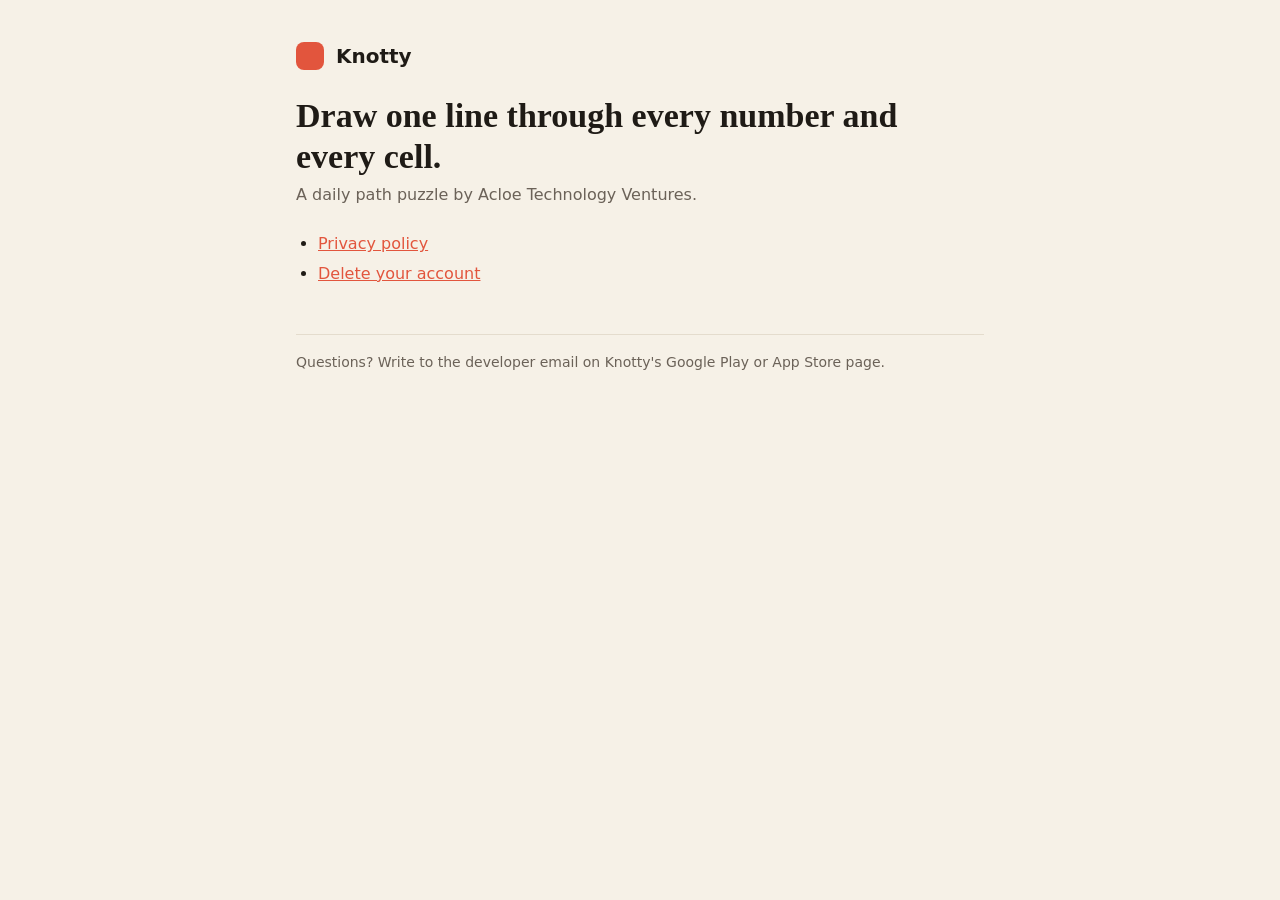
==== index.html @ 63ff70aa "Knotty privacy policy and account deletion pages" ====
<!doctype html>
<html lang="en">
<head>
  <meta charset="utf-8">
  <meta name="viewport" content="width=device-width, initial-scale=1">
  <title>Knotty</title>
  <link rel="stylesheet" href="style.css">
</head>
<body>
<main>
  <header><span class="mark"></span><a href="./">Knotty</a></header>
  <h1>Draw one line through every number and every cell.</h1>
  <p class="updated">A daily path puzzle by Acloe Technology Ventures.</p>
  <ul>
    <li><a href="privacy.html">Privacy policy</a></li>
    <li><a href="delete-account.html">Delete your account</a></li>
  </ul>
  <footer>Questions? Write to the developer email on Knotty's Google Play or App Store page.</footer>
</main>
</body>
</html>
---- style.css ----
:root {
  --bg: #f6f1e7;
  --surface: #fffdf8;
  --ink: #1f1b16;
  --muted: #6b6258;
  --line: #e4dccd;
  --accent: #e2553d;
}

@media (prefers-color-scheme: dark) {
  :root {
    --bg: #11151c;
    --surface: #181e27;
    --ink: #eef1f5;
    --muted: #9aa4b2;
    --line: #2a3340;
    --accent: #ff7a5c;
  }
}

* { box-sizing: border-box; }

body {
  margin: 0;
  background: var(--bg);
  color: var(--ink);
  font: 16px/1.6 system-ui, -apple-system, "Segoe UI", Roboto, sans-serif;
}

main {
  max-width: 720px;
  margin: 0 auto;
  padding: 40px 16px 64px;
}

header { display: flex; align-items: center; gap: 12px; margin-bottom: 8px; }
header a { color: inherit; text-decoration: none; font-weight: 700; font-size: 20px; }
.mark { width: 28px; height: 28px; border-radius: 8px; background: var(--accent); }

h1 { font-family: Georgia, "Times New Roman", serif; font-size: 34px; line-height: 1.2; margin: 24px 0 4px; }
h2 { font-size: 19px; margin: 32px 0 8px; }
.updated { color: var(--muted); margin: 0 0 24px; }

a { color: var(--accent); }

.card {
  background: var(--surface);
  border: 1px solid var(--line);
  border-radius: 16px;
  padding: 4px 20px;
  margin: 16px 0;
}

ol, ul { padding-left: 22px; }
li { margin: 4px 0; }

footer { color: var(--muted); font-size: 14px; margin-top: 48px; border-top: 1px solid var(--line); padding-top: 16px; }
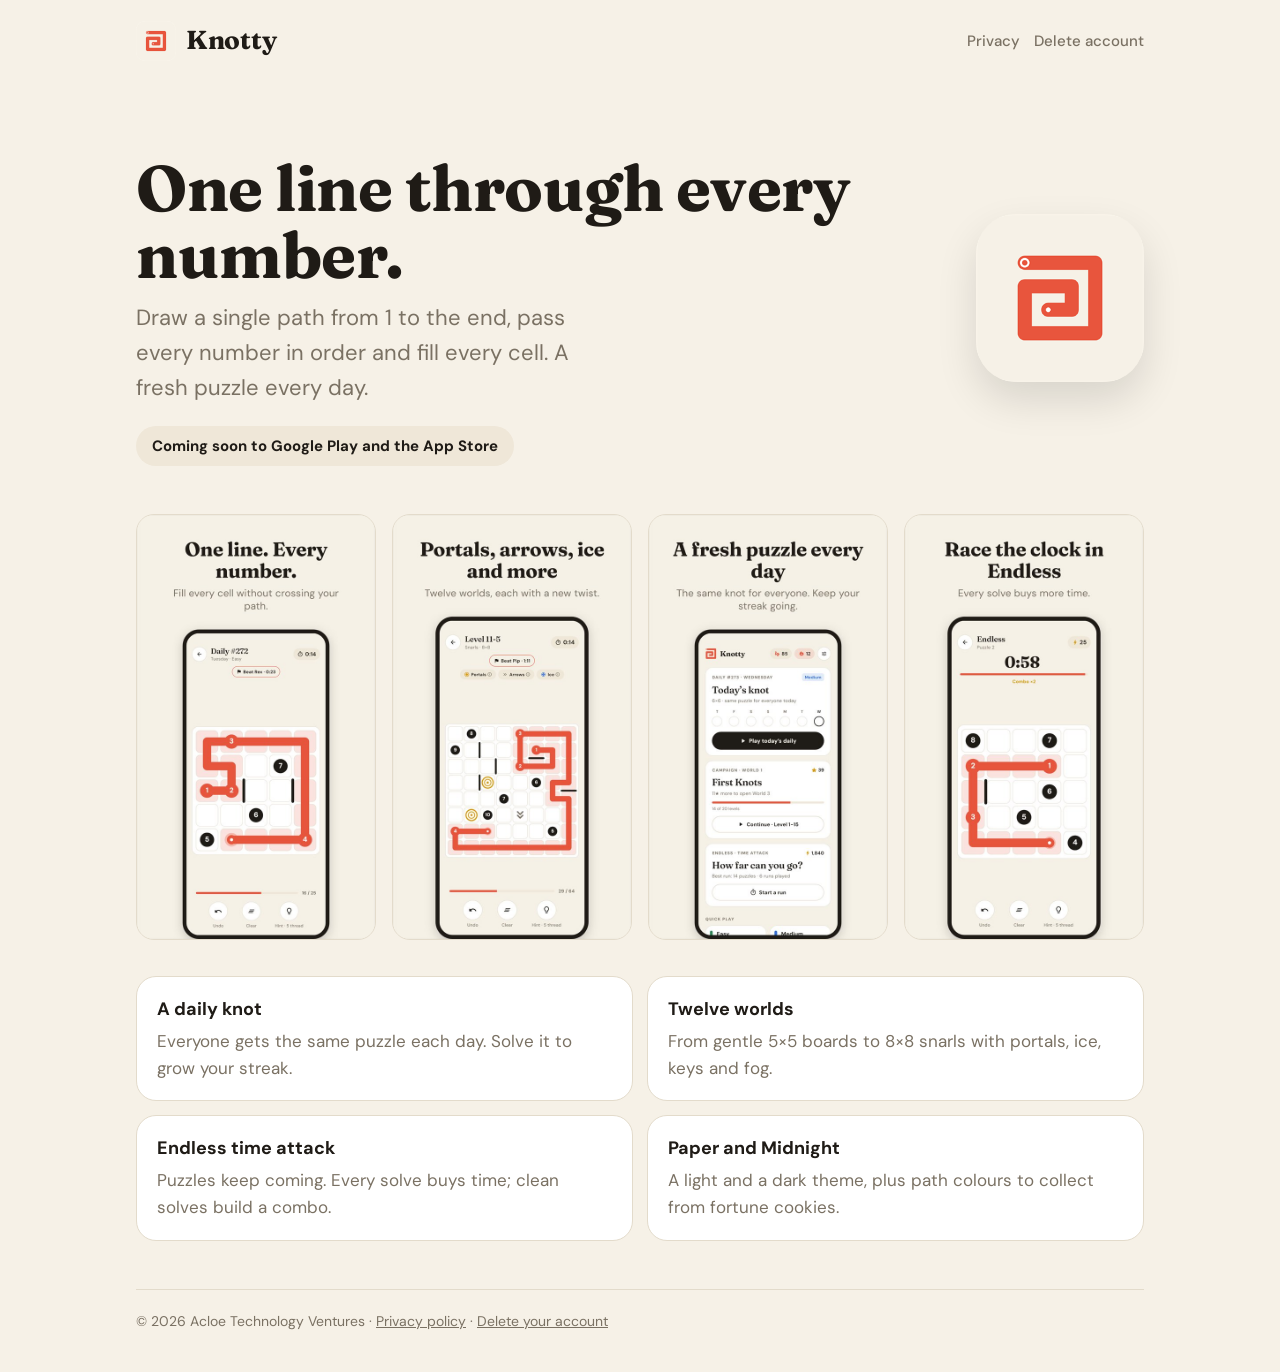
==== commit 31ec98dd: "Update site" ====
--- a/index.html
+++ b/index.html
@@ -3,19 +3,84 @@
 <head>
   <meta charset="utf-8">
   <meta name="viewport" content="width=device-width, initial-scale=1">
-  <title>Knotty</title>
+  <title>Knotty: Daily Line Puzzle</title>
+  <meta name="description" content="Draw one line through every number and fill the grid. A fresh puzzle every day, twelve worlds of twists and an endless time attack.">
+  <meta name="theme-color" content="#f6f1e7" media="(prefers-color-scheme: light)">
+  <meta name="theme-color" content="#121212" media="(prefers-color-scheme: dark)">
+  <meta property="og:type" content="website">
+  <meta property="og:title" content="Knotty: Daily Line Puzzle">
+  <meta property="og:description" content="Draw one line through every number and fill the grid. A fresh puzzle every day.">
+  <meta property="og:image" content="https://knottygame.github.io/assets/share.png">
+  <meta property="og:url" content="https://knottygame.github.io/">
+  <meta name="twitter:card" content="summary_large_image">
+  <link rel="icon" type="image/png" href="assets/favicon.png">
+  <link rel="apple-touch-icon" href="assets/apple-touch-icon.png">
   <link rel="stylesheet" href="style.css">
 </head>
 <body>
-<main>
-  <header><span class="mark"></span><a href="./">Knotty</a></header>
-  <h1>Draw one line through every number and every cell.</h1>
-  <p class="updated">A daily path puzzle by Acloe Technology Ventures.</p>
-  <ul>
-    <li><a href="privacy.html">Privacy policy</a></li>
-    <li><a href="delete-account.html">Delete your account</a></li>
-  </ul>
-  <footer>Questions? Write to the developer email on Knotty's Google Play or App Store page.</footer>
-</main>
+<div class="wrap">
+  <header class="bar">
+    <a class="brand" href="./">
+      <picture>
+        <source srcset="assets/icon-dark.png" media="(prefers-color-scheme: dark)">
+        <img src="assets/icon.png" alt="" width="40" height="40">
+      </picture>
+      <span>Knotty</span>
+    </a>
+    <nav>
+      <a href="privacy.html">Privacy</a>
+      <a href="delete-account.html">Delete account</a>
+    </nav>
+  </header>
+
+  <main>
+    <section class="hero">
+      <div>
+        <h1>One line through every number.</h1>
+        <p class="lede">Draw a single path from 1 to the end, pass every number in
+        order and fill every cell. A fresh puzzle every day.</p>
+        <span class="soon">Coming soon to Google Play and the App Store</span>
+      </div>
+      <picture>
+        <source srcset="assets/icon-dark.png" media="(prefers-color-scheme: dark)">
+        <img class="icon" src="assets/icon.png" alt="Knotty app icon" width="168" height="168">
+      </picture>
+    </section>
+
+    <div class="shots" tabindex="0" aria-label="Screenshots">
+      <img src="assets/shots/01-play.jpg" alt="One line. Every number: a puzzle half solved." width="540" height="960" loading="lazy">
+      <img src="assets/shots/02-special-tiles.jpg" alt="Portals, arrows, ice and more: a level with special tiles." width="540" height="960" loading="lazy">
+      <img src="assets/shots/03-daily.jpg" alt="A fresh puzzle every day: the home screen with a 12-day streak." width="540" height="960" loading="lazy">
+      <img src="assets/shots/04-endless.jpg" alt="Race the clock in Endless: a timed run with a combo." width="540" height="960" loading="lazy">
+      <img src="assets/shots/05-midnight.jpg" alt="Easy on the eyes, day or night: the Midnight theme." width="540" height="960" loading="lazy">
+      <img src="assets/shots/06-collection.jpg" alt="Crack a fortune cookie: collected fortunes and path colours." width="540" height="960" loading="lazy">
+    </div>
+
+    <section class="features">
+      <div class="feature">
+        <h3>A daily knot</h3>
+        <p>Everyone gets the same puzzle each day. Solve it to grow your streak.</p>
+      </div>
+      <div class="feature">
+        <h3>Twelve worlds</h3>
+        <p>From gentle 5×5 boards to 8×8 snarls with portals, ice, keys and fog.</p>
+      </div>
+      <div class="feature">
+        <h3>Endless time attack</h3>
+        <p>Puzzles keep coming. Every solve buys time; clean solves build a combo.</p>
+      </div>
+      <div class="feature">
+        <h3>Paper and Midnight</h3>
+        <p>A light and a dark theme, plus path colours to collect from fortune cookies.</p>
+      </div>
+    </section>
+  </main>
+
+  <footer>
+    © 2026 Acloe Technology Ventures ·
+    <a href="privacy.html">Privacy policy</a> ·
+    <a href="delete-account.html">Delete your account</a>
+  </footer>
+</div>
 </body>
 </html>
--- a/style.css
+++ b/style.css
@@ -1,48 +1,115 @@
+/* Knotty's Paper (light) and Midnight (dark) themes, as in the app. */
+@font-face { font-family: "Fraunces"; font-weight: 700; font-display: swap; src: url(assets/fonts/Fraunces-Bold.ttf) format("truetype"); }
+@font-face { font-family: "DM Sans"; font-weight: 400; font-display: swap; src: url(assets/fonts/DMSans-Regular.ttf) format("truetype"); }
+@font-face { font-family: "DM Sans"; font-weight: 500; font-display: swap; src: url(assets/fonts/DMSans-Medium.ttf) format("truetype"); }
+@font-face { font-family: "DM Sans"; font-weight: 700; font-display: swap; src: url(assets/fonts/DMSans-Bold.ttf) format("truetype"); }
+
 :root {
   --bg: #f6f1e7;
-  --surface: #fffdf8;
+  --surface: #ffffff;
+  --surface-alt: #efe7d8;
+  --line: #e3dbcb;
   --ink: #1f1b16;
-  --muted: #6b6258;
-  --line: #e4dccd;
-  --accent: #e2553d;
+  --muted: #7a7163;
+  --accent: #e8553d;
+  --on-accent: #ffffff;
+  color-scheme: light;
 }
 
 @media (prefers-color-scheme: dark) {
   :root {
-    --bg: #11151c;
-    --surface: #181e27;
-    --ink: #eef1f5;
-    --muted: #9aa4b2;
-    --line: #2a3340;
-    --accent: #ff7a5c;
+    --bg: #121212;
+    --surface: #1c1c1c;
+    --surface-alt: #262626;
+    --line: #2e2e2e;
+    --ink: #ededed;
+    --muted: #8a8a8a;
+    --accent: #c6f432;
+    --on-accent: #121212;
+    color-scheme: dark;
   }
 }
 
 * { box-sizing: border-box; }
 
+html { -webkit-text-size-adjust: 100%; }
+
 body {
   margin: 0;
   background: var(--bg);
   color: var(--ink);
-  font: 16px/1.6 system-ui, -apple-system, "Segoe UI", Roboto, sans-serif;
+  font: 17px/1.6 "DM Sans", system-ui, -apple-system, "Segoe UI", sans-serif;
 }
 
-main {
-  max-width: 720px;
-  margin: 0 auto;
-  padding: 40px 16px 64px;
+a { color: var(--accent); }
+img { display: block; max-width: 100%; }
+
+.wrap { max-width: 1040px; margin: 0 auto; padding: 0 16px; }
+.narrow { max-width: 720px; }
+
+/* Header */
+.bar { display: flex; align-items: center; gap: 12px; padding: 20px 0; }
+.brand { display: flex; align-items: center; gap: 10px; color: inherit; text-decoration: none; }
+.brand img { width: 40px; height: 40px; }
+.brand span { font-family: "Fraunces", Georgia, serif; font-weight: 700; font-size: 26px; letter-spacing: -0.3px; }
+.bar nav { margin-left: auto; display: flex; gap: 14px; }
+.bar nav a { color: var(--muted); text-decoration: none; font-weight: 500; font-size: 15px; white-space: nowrap; }
+.bar nav a:hover { color: var(--ink); }
+
+h1, h2 { font-family: "Fraunces", Georgia, serif; font-weight: 700; letter-spacing: -0.5px; }
+h1 { font-size: clamp(36px, 7vw, 64px); line-height: 1.05; margin: 24px 0 12px; }
+h2 { font-size: 22px; margin: 32px 0 8px; letter-spacing: -0.2px; }
+
+/* Landing page */
+.hero { display: grid; gap: 24px; align-items: center; padding: 24px 0 8px; }
+.hero .lede { color: var(--muted); font-size: clamp(18px, 2.4vw, 22px); max-width: 32ch; margin: 0 0 20px; }
+.hero .icon { width: clamp(96px, 16vw, 168px); height: auto; border-radius: 24%; box-shadow: 0 18px 40px rgb(0 0 0 / 0.12); }
+.soon {
+  display: inline-block;
+  padding: 8px 16px;
+  border-radius: 999px;
+  background: var(--surface-alt);
+  color: var(--ink);
+  font-weight: 700;
+  font-size: 15px;
+}
+@media (min-width: 760px) {
+  .hero { grid-template-columns: 1fr auto; padding: 48px 0 24px; }
 }
 
-header { display: flex; align-items: center; gap: 12px; margin-bottom: 8px; }
-header a { color: inherit; text-decoration: none; font-weight: 700; font-size: 20px; }
-.mark { width: 28px; height: 28px; border-radius: 8px; background: var(--accent); }
+.shots {
+  display: grid;
+  grid-auto-flow: column;
+  grid-auto-columns: min(62vw, 240px);
+  gap: 16px;
+  overflow-x: auto;
+  scroll-snap-type: x mandatory;
+  padding: 24px 16px 28px;
+  margin: 0 -16px;
+  scrollbar-width: thin;
+}
+.shots img {
+  width: 100%;
+  height: auto;
+  aspect-ratio: 9 / 16;
+  border-radius: 18px;
+  border: 1px solid var(--line);
+  scroll-snap-align: center;
+}
 
-h1 { font-family: Georgia, "Times New Roman", serif; font-size: 34px; line-height: 1.2; margin: 24px 0 4px; }
-h2 { font-size: 19px; margin: 32px 0 8px; }
+.features { display: grid; gap: 14px; margin: 8px 0 40px; }
+@media (min-width: 640px) { .features { grid-template-columns: 1fr 1fr; } }
+.feature {
+  background: var(--surface);
+  border: 1px solid var(--line);
+  border-radius: 20px;
+  padding: 18px 20px;
+}
+.feature h3 { margin: 0 0 4px; font-size: 18px; }
+.feature p { margin: 0; color: var(--muted); }
+
+/* Policy pages */
 .updated { color: var(--muted); margin: 0 0 24px; }
-
-a { color: var(--accent); }
-
 .card {
   background: var(--surface);
   border: 1px solid var(--line);
@@ -50,8 +117,14 @@
   padding: 4px 20px;
   margin: 16px 0;
 }
-
 ol, ul { padding-left: 22px; }
 li { margin: 4px 0; }
 
-footer { color: var(--muted); font-size: 14px; margin-top: 48px; border-top: 1px solid var(--line); padding-top: 16px; }
+footer {
+  color: var(--muted);
+  font-size: 14px;
+  margin: 48px 0 0;
+  border-top: 1px solid var(--line);
+  padding: 20px 0 40px;
+}
+footer a { color: inherit; }
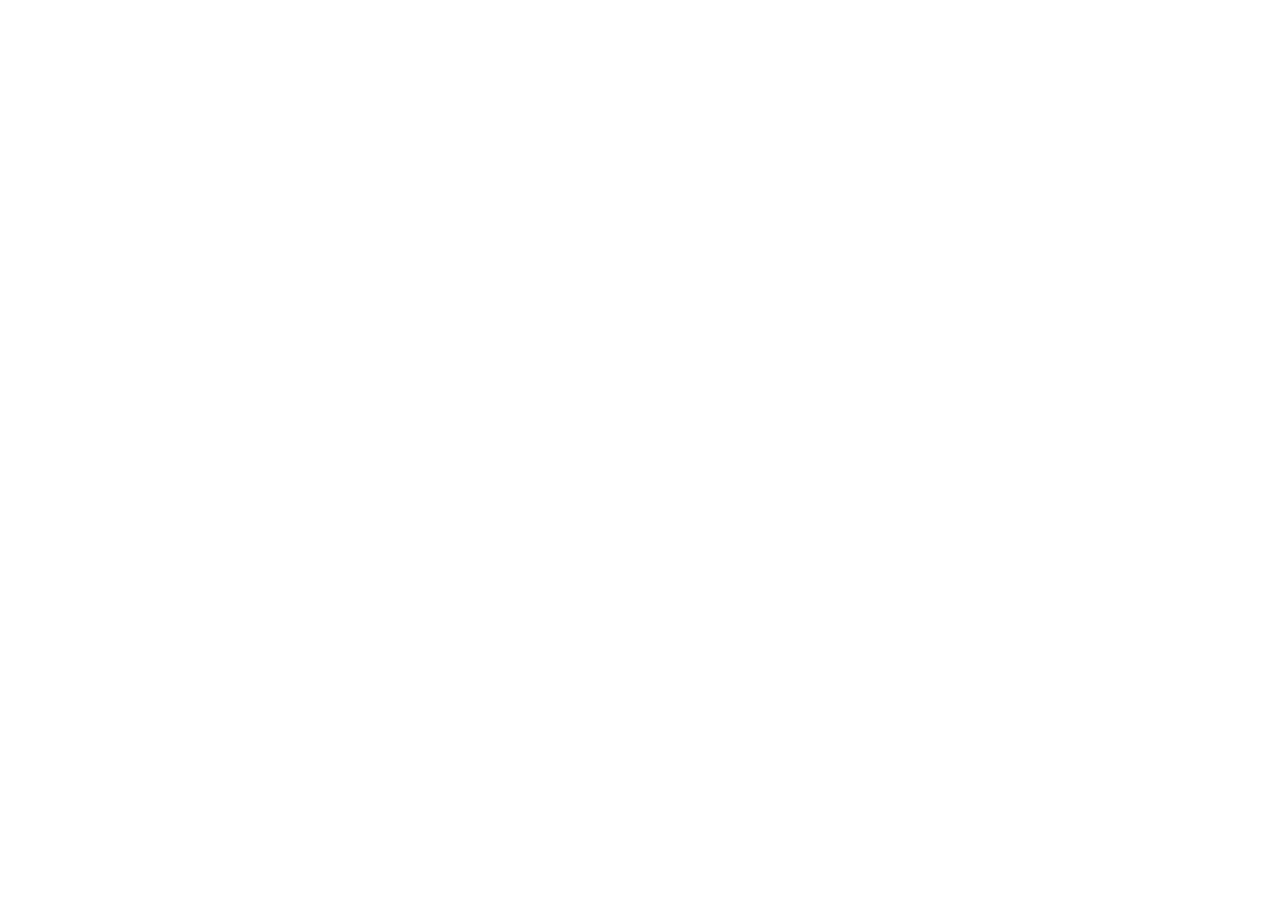
==== commit 4efa8ad1: "Update site" ====
--- a/index.html
+++ b/index.html
@@ -3,84 +3,14 @@
 <head>
   <meta charset="utf-8">
   <meta name="viewport" content="width=device-width, initial-scale=1">
-  <title>Knotty: Daily Line Puzzle</title>
-  <meta name="description" content="Draw one line through every number and fill the grid. A fresh puzzle every day, twelve worlds of twists and an endless time attack.">
-  <meta name="theme-color" content="#f6f1e7" media="(prefers-color-scheme: light)">
-  <meta name="theme-color" content="#121212" media="(prefers-color-scheme: dark)">
-  <meta property="og:type" content="website">
-  <meta property="og:title" content="Knotty: Daily Line Puzzle">
-  <meta property="og:description" content="Draw one line through every number and fill the grid. A fresh puzzle every day.">
-  <meta property="og:image" content="https://knottygame.github.io/assets/share.png">
-  <meta property="og:url" content="https://knottygame.github.io/">
-  <meta name="twitter:card" content="summary_large_image">
-  <link rel="icon" type="image/png" href="assets/favicon.png">
-  <link rel="apple-touch-icon" href="assets/apple-touch-icon.png">
-  <link rel="stylesheet" href="style.css">
+  <title>Knotty</title>
+  <!-- Knotty's pages now live on games.acloe.com. This forwards old links
+       (store listings, bookmarks). app-ads.txt stays on this site. -->
+  <link rel="canonical" href="https://games.acloe.com/knotty/">
+  <meta http-equiv="refresh" content="0; url=https://games.acloe.com/knotty/">
+  <script>location.replace("https://games.acloe.com/knotty/");</script>
 </head>
 <body>
-<div class="wrap">
-  <header class="bar">
-    <a class="brand" href="./">
-      <picture>
-        <source srcset="assets/icon-dark.png" media="(prefers-color-scheme: dark)">
-        <img src="assets/icon.png" alt="" width="40" height="40">
-      </picture>
-      <span>Knotty</span>
-    </a>
-    <nav>
-      <a href="privacy.html">Privacy</a>
-      <a href="delete-account.html">Delete account</a>
-    </nav>
-  </header>
-
-  <main>
-    <section class="hero">
-      <div>
-        <h1>One line through every number.</h1>
-        <p class="lede">Draw a single path from 1 to the end, pass every number in
-        order and fill every cell. A fresh puzzle every day.</p>
-        <span class="soon">Coming soon to Google Play and the App Store</span>
-      </div>
-      <picture>
-        <source srcset="assets/icon-dark.png" media="(prefers-color-scheme: dark)">
-        <img class="icon" src="assets/icon.png" alt="Knotty app icon" width="168" height="168">
-      </picture>
-    </section>
-
-    <div class="shots" tabindex="0" aria-label="Screenshots">
-      <img src="assets/shots/01-play.jpg" alt="One line. Every number: a puzzle half solved." width="540" height="960" loading="lazy">
-      <img src="assets/shots/02-special-tiles.jpg" alt="Portals, arrows, ice and more: a level with special tiles." width="540" height="960" loading="lazy">
-      <img src="assets/shots/03-daily.jpg" alt="A fresh puzzle every day: the home screen with a 12-day streak." width="540" height="960" loading="lazy">
-      <img src="assets/shots/04-endless.jpg" alt="Race the clock in Endless: a timed run with a combo." width="540" height="960" loading="lazy">
-      <img src="assets/shots/05-midnight.jpg" alt="Easy on the eyes, day or night: the Midnight theme." width="540" height="960" loading="lazy">
-      <img src="assets/shots/06-collection.jpg" alt="Crack a fortune cookie: collected fortunes and path colours." width="540" height="960" loading="lazy">
-    </div>
-
-    <section class="features">
-      <div class="feature">
-        <h3>A daily knot</h3>
-        <p>Everyone gets the same puzzle each day. Solve it to grow your streak.</p>
-      </div>
-      <div class="feature">
-        <h3>Twelve worlds</h3>
-        <p>From gentle 5×5 boards to 8×8 snarls with portals, ice, keys and fog.</p>
-      </div>
-      <div class="feature">
-        <h3>Endless time attack</h3>
-        <p>Puzzles keep coming. Every solve buys time; clean solves build a combo.</p>
-      </div>
-      <div class="feature">
-        <h3>Paper and Midnight</h3>
-        <p>A light and a dark theme, plus path colours to collect from fortune cookies.</p>
-      </div>
-    </section>
-  </main>
-
-  <footer>
-    © 2026 Acloe Technology Ventures ·
-    <a href="privacy.html">Privacy policy</a> ·
-    <a href="delete-account.html">Delete your account</a>
-  </footer>
-</div>
+  <p>This page has moved to <a href="https://games.acloe.com/knotty/">https://games.acloe.com/knotty/</a>.</p>
 </body>
 </html>
